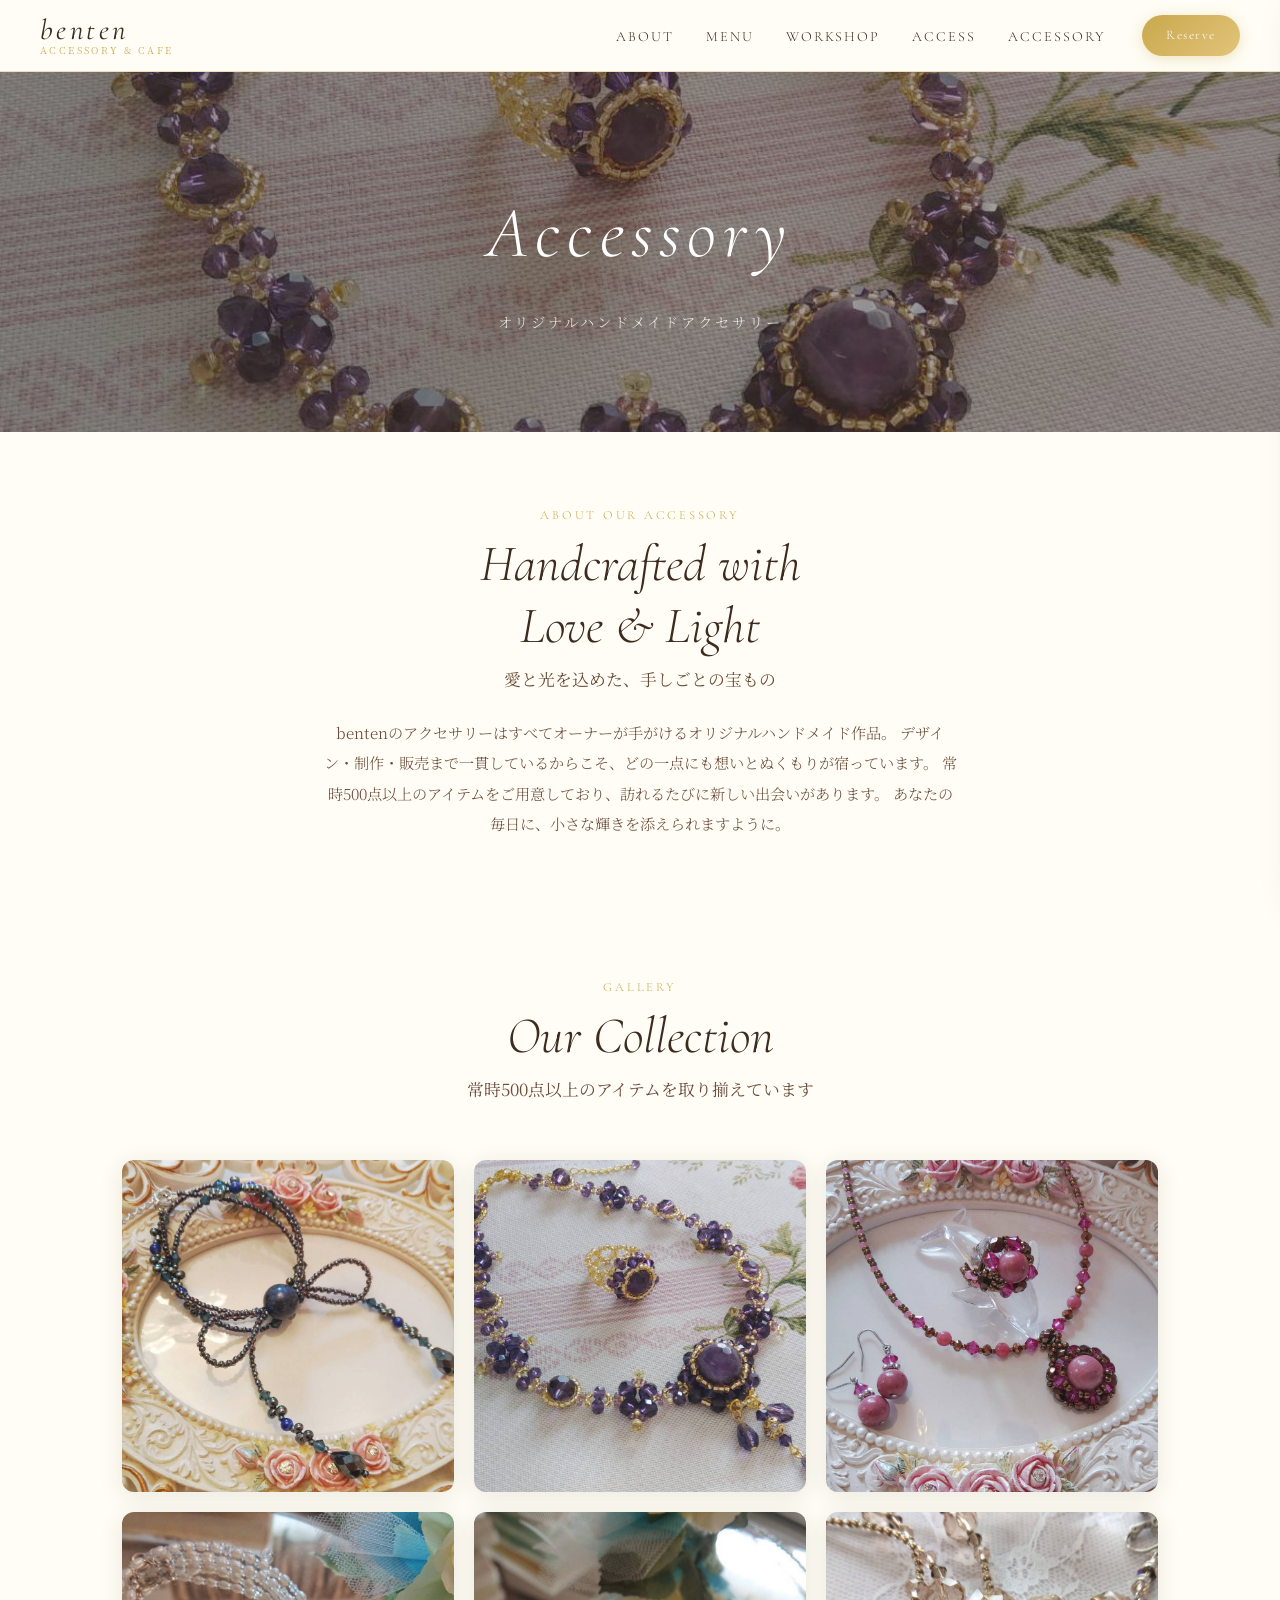
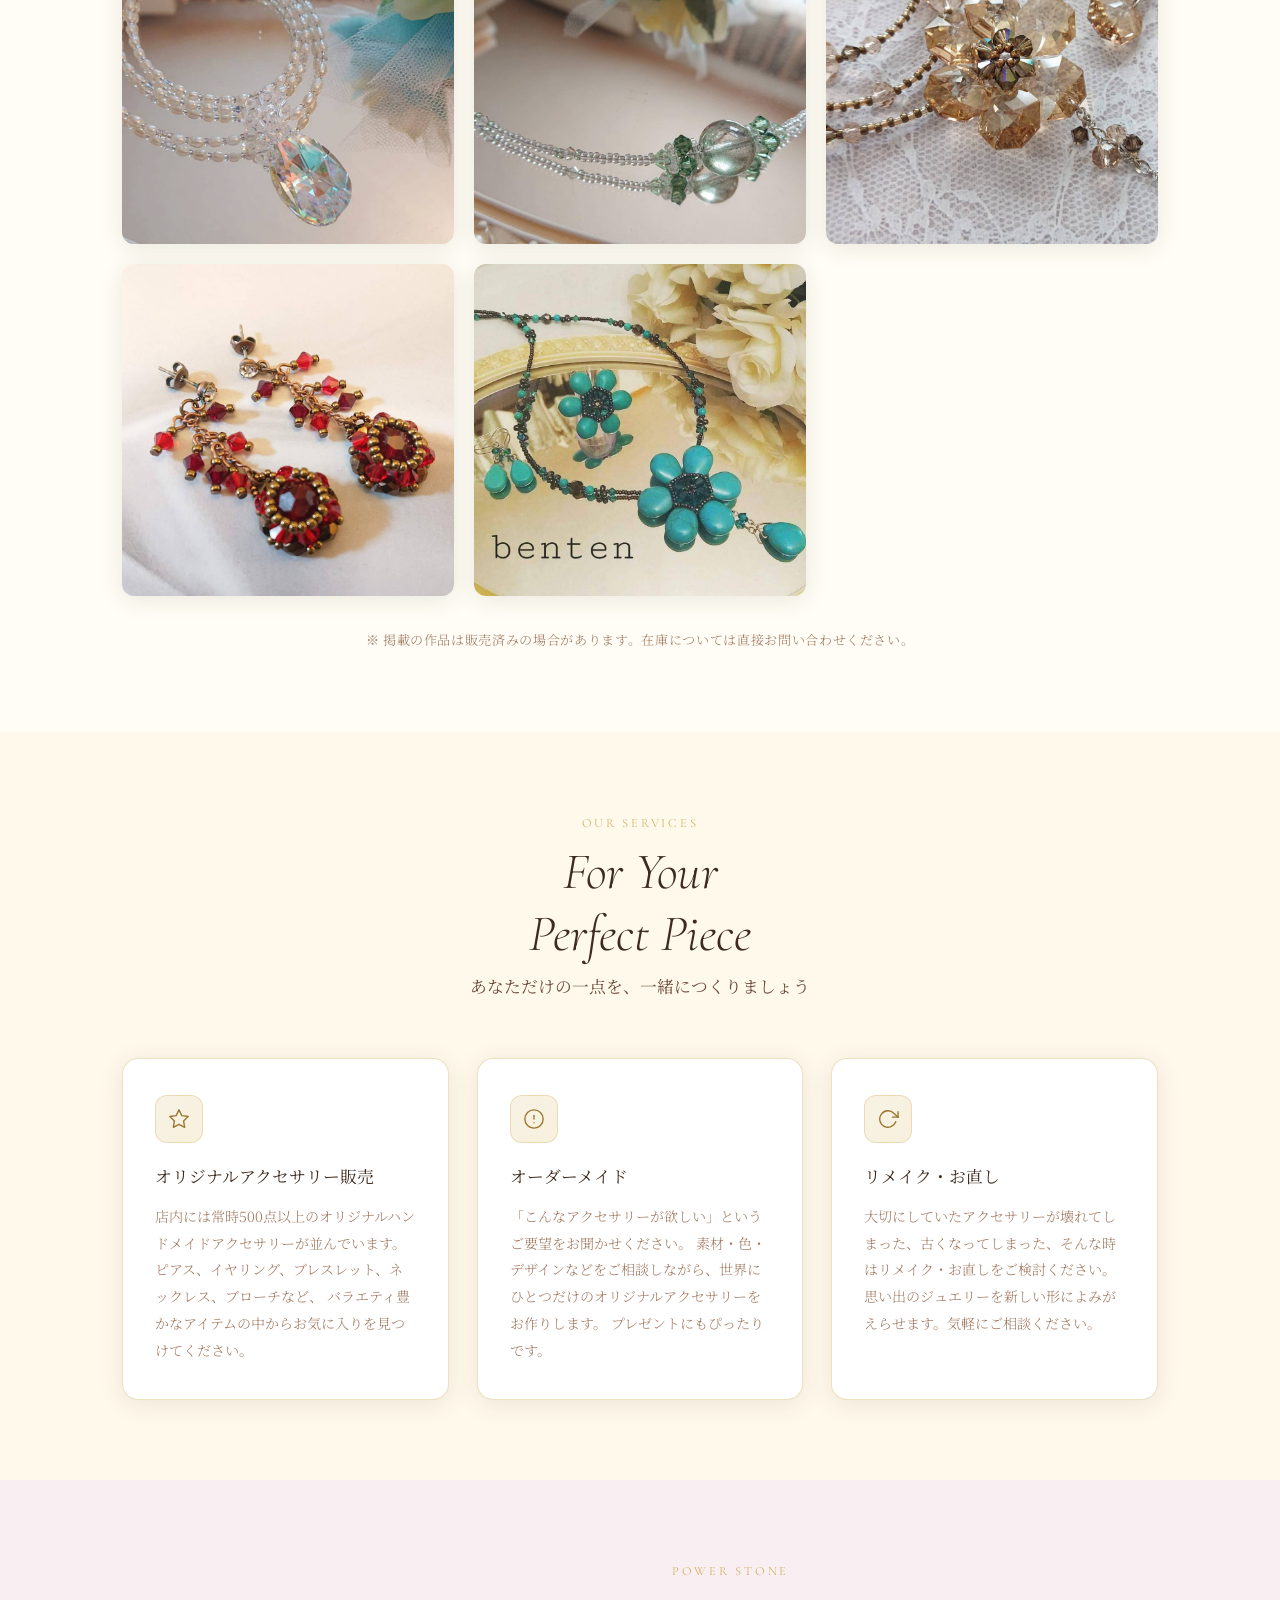
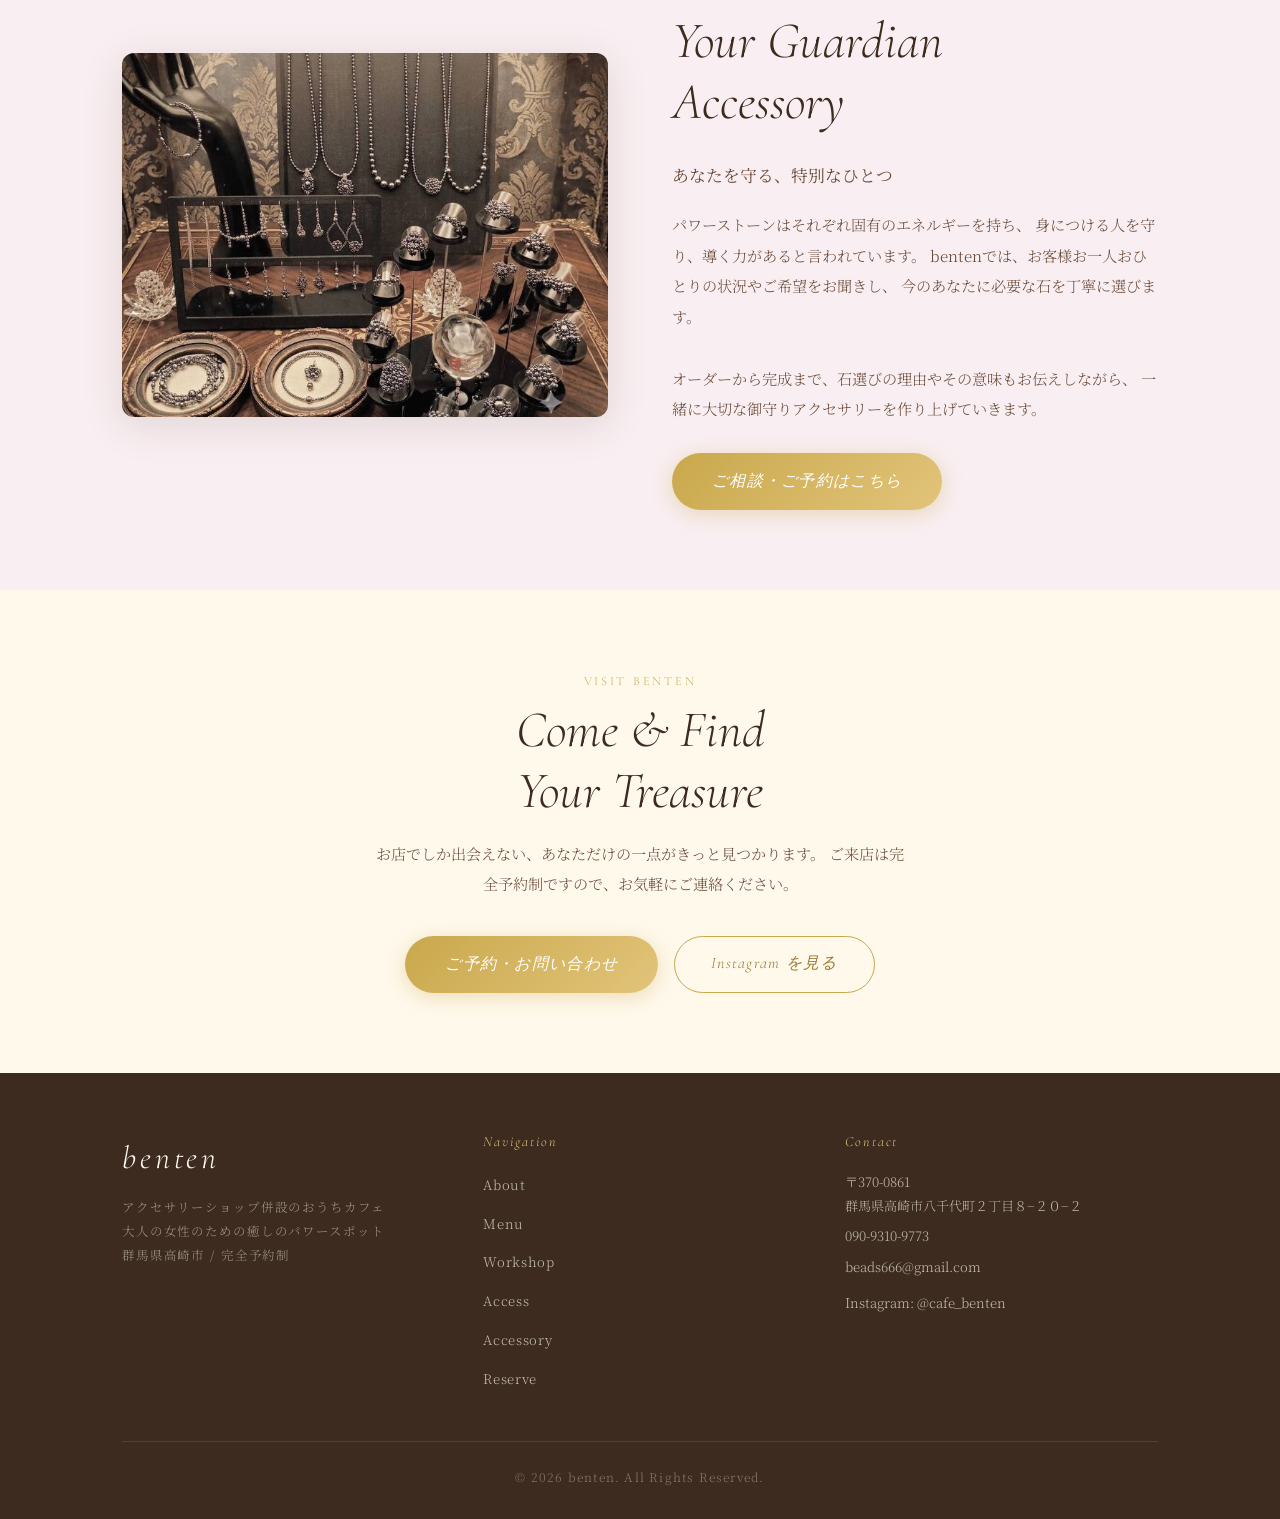
==== accessory.html @ 67a0ceb7 "feat: お姫様風HPの初期実装（レスポンシブ・スマホ固定ナビ対応）" ====
<!DOCTYPE html>
<html lang="ja">
<head>
  <meta charset="UTF-8" />
  <meta name="viewport" content="width=device-width, initial-scale=1.0" />
  <title>Accessory | benten — ハンドメイドアクセサリーショップ 群馬県高崎市</title>
  <meta name="description" content="bentenのオリジナルハンドメイドアクセサリー。常時500点以上のアイテムを取り揃え。オーダーメイド・リメイク・パワーストーンアクセサリーのご相談も承ります。" />
  <meta name="keywords" content="ハンドメイドアクセサリー,benten,高崎市,パワーストーン,オーダーメイド,リメイク,ブレスレット,テラヘルツ" />
  <meta property="og:title" content="Accessory | benten" />
  <meta property="og:description" content="500点以上のオリジナルハンドメイドアクセサリー。オーダー・リメイク・御守りアクセサリーのご相談も。" />
  <meta property="og:type" content="website" />
  <link rel="stylesheet" href="css/style.css" />
  <link rel="preconnect" href="https://fonts.googleapis.com" />
  <link rel="preconnect" href="https://fonts.gstatic.com" crossorigin />
</head>
<body>

  <!-- ============================================================
       HEADER
  ============================================================ -->
  <header class="site-header" id="siteHeader">
    <a href="index.html" class="site-logo" aria-label="benten トップページへ">
      <span class="site-logo__main">benten</span>
      <span class="site-logo__sub">Accessory &amp; Cafe</span>
    </a>

    <nav class="site-nav" aria-label="メインナビゲーション">
      <ul class="site-nav__list">
        <li><a href="index.html#about"    class="site-nav__link">About</a></li>
        <li><a href="index.html#menu"     class="site-nav__link">Menu</a></li>
        <li><a href="index.html#workshop" class="site-nav__link">Workshop</a></li>
        <li><a href="index.html#access"   class="site-nav__link">Access</a></li>
        <li><a href="accessory.html"      class="site-nav__link active">Accessory</a></li>
      </ul>
      <a href="index.html#contact" class="site-nav__reserve">Reserve</a>
    </nav>

    <button class="hamburger" id="hamburger" aria-label="メニューを開く" aria-expanded="false">
      <span class="hamburger__line"></span>
      <span class="hamburger__line"></span>
      <span class="hamburger__line"></span>
    </button>
  </header>

  <!-- Mobile Navigation Overlay -->
  <div class="mobile-nav" id="mobileNav" role="dialog" aria-modal="true" aria-label="モバイルナビゲーション">
    <ul class="mobile-nav__list">
      <li>
        <a href="index.html#about" class="mobile-nav__link">
          About
          <span class="mobile-nav__sub">お店について</span>
        </a>
      </li>
      <li>
        <a href="index.html#menu" class="mobile-nav__link">
          Menu
          <span class="mobile-nav__sub">メニュー</span>
        </a>
      </li>
      <li>
        <a href="index.html#workshop" class="mobile-nav__link">
          Workshop
          <span class="mobile-nav__sub">ワークショップ</span>
        </a>
      </li>
      <li>
        <a href="index.html#access" class="mobile-nav__link">
          Access
          <span class="mobile-nav__sub">アクセス</span>
        </a>
      </li>
      <li>
        <a href="accessory.html" class="mobile-nav__link">
          Accessory
          <span class="mobile-nav__sub">アクセサリー</span>
        </a>
      </li>
    </ul>
    <a href="index.html#contact" class="mobile-nav__reserve btn btn--gold">ご予約はこちら</a>
  </div>

  <!-- ============================================================
       PAGE HERO
  ============================================================ -->
  <div class="page-hero">
    <div class="page-hero__bg" style="background-image: url('img/アクセサリー2.jpg');"></div>
    <div class="page-hero__overlay"></div>
    <div class="page-hero__content">
      <h1 class="page-hero__title">Accessory</h1>
      <p class="page-hero__sub">オリジナルハンドメイドアクセサリー</p>
    </div>
  </div>

  <!-- ============================================================
       INTRO
  ============================================================ -->
  <section class="section" id="accessory-intro" style="background: var(--cream); padding: 72px 0 56px;">
    <div class="container accessory-intro" style="max-width: 700px;">
      <div class="reveal">
        <span class="section-label">About Our Accessory</span>
        <h2 class="section-title">Handcrafted with<br><em>Love &amp; Light</em></h2>
        <p class="section-subtitle" style="margin-bottom: 24px;">愛と光を込めた、手しごとの宝もの</p>
        <p class="section-text">
          bentenのアクセサリーはすべてオーナーが手がけるオリジナルハンドメイド作品。
          デザイン・制作・販売まで一貫しているからこそ、どの一点にも想いとぬくもりが宿っています。
          常時500点以上のアイテムをご用意しており、訪れるたびに新しい出会いがあります。
          あなたの毎日に、小さな輝きを添えられますように。
        </p>
      </div>
    </div>
  </section>

  <!-- ============================================================
       GALLERY
  ============================================================ -->
  <section class="gallery" id="gallery">
    <div class="container">
      <div class="section-head reveal">
        <span class="section-label">Gallery</span>
        <h2 class="section-title">Our Collection</h2>
        <p class="section-subtitle">常時500点以上のアイテムを取り揃えています</p>
      </div>

      <div class="gallery__grid">
        <div class="gallery-item reveal">
          <img src="img/アクセサリー1.jpg" alt="ハンドメイドアクセサリー 作品1" class="gallery-item__img" loading="lazy" />
          <div class="gallery-item__overlay"></div>
        </div>
        <div class="gallery-item reveal reveal-delay-1">
          <img src="img/アクセサリー2.jpg" alt="ハンドメイドアクセサリー 作品2" class="gallery-item__img" loading="lazy" />
          <div class="gallery-item__overlay"></div>
        </div>
        <div class="gallery-item reveal reveal-delay-2">
          <img src="img/アクセサリー3.jpg" alt="ハンドメイドアクセサリー 作品3" class="gallery-item__img" loading="lazy" />
          <div class="gallery-item__overlay"></div>
        </div>
        <div class="gallery-item reveal">
          <img src="img/アクセサリー4.jpg" alt="ハンドメイドアクセサリー 作品4" class="gallery-item__img" loading="lazy" />
          <div class="gallery-item__overlay"></div>
        </div>
        <div class="gallery-item reveal reveal-delay-1">
          <img src="img/アクセサリー5.jpg" alt="ハンドメイドアクセサリー 作品5" class="gallery-item__img" loading="lazy" />
          <div class="gallery-item__overlay"></div>
        </div>
        <div class="gallery-item reveal reveal-delay-2">
          <img src="img/アクセサリー6.jpg" alt="ハンドメイドアクセサリー 作品6" class="gallery-item__img" loading="lazy" />
          <div class="gallery-item__overlay"></div>
        </div>
        <div class="gallery-item reveal">
          <img src="img/アクセサリー7.jpg" alt="ハンドメイドアクセサリー 作品7" class="gallery-item__img" loading="lazy" />
          <div class="gallery-item__overlay"></div>
        </div>
        <div class="gallery-item reveal reveal-delay-1">
          <img src="img/アクセサリー8.jpg" alt="ハンドメイドアクセサリー 作品8" class="gallery-item__img" loading="lazy" />
          <div class="gallery-item__overlay"></div>
        </div>
      </div>

      <p class="menu__note" style="margin-top: 32px;">※ 掲載の作品は販売済みの場合があります。在庫については直接お問い合わせください。</p>
    </div>
  </section>

  <!-- ============================================================
       SERVICES
  ============================================================ -->
  <section class="services" id="services">
    <div class="container">
      <div class="section-head reveal">
        <span class="section-label">Our Services</span>
        <h2 class="section-title">For Your<br><em>Perfect Piece</em></h2>
        <p class="section-subtitle">あなただけの一点を、一緒につくりましょう</p>
      </div>

      <div class="services__grid">

        <div class="service-card reveal">
          <div class="service-card__icon" aria-hidden="true">
            <svg viewBox="0 0 24 24">
              <path d="M12 2l3.09 6.26L22 9.27l-5 4.87 1.18 6.88L12 17.77l-6.18 3.25L7 14.14 2 9.27l6.91-1.01L12 2z"></path>
            </svg>
          </div>
          <h3 class="service-card__title">オリジナルアクセサリー販売</h3>
          <p class="service-card__desc">
            店内には常時500点以上のオリジナルハンドメイドアクセサリーが並んでいます。
            ピアス、イヤリング、ブレスレット、ネックレス、ブローチなど、
            バラエティ豊かなアイテムの中からお気に入りを見つけてください。
          </p>
        </div>

        <div class="service-card reveal reveal-delay-1">
          <div class="service-card__icon" aria-hidden="true">
            <svg viewBox="0 0 24 24">
              <circle cx="12" cy="12" r="10"></circle>
              <line x1="12" y1="8" x2="12" y2="12"></line>
              <line x1="12" y1="16" x2="12.01" y2="16"></line>
            </svg>
          </div>
          <h3 class="service-card__title">オーダーメイド</h3>
          <p class="service-card__desc">
            「こんなアクセサリーが欲しい」というご要望をお聞かせください。
            素材・色・デザインなどをご相談しながら、世界にひとつだけのオリジナルアクセサリーをお作りします。
            プレゼントにもぴったりです。
          </p>
        </div>

        <div class="service-card reveal reveal-delay-2">
          <div class="service-card__icon" aria-hidden="true">
            <svg viewBox="0 0 24 24">
              <polyline points="23 4 23 10 17 10"></polyline>
              <path d="M20.49 15a9 9 0 11-2.12-9.36L23 10"></path>
            </svg>
          </div>
          <h3 class="service-card__title">リメイク・お直し</h3>
          <p class="service-card__desc">
            大切にしていたアクセサリーが壊れてしまった、古くなってしまった、そんな時はリメイク・お直しをご検討ください。
            思い出のジュエリーを新しい形によみがえらせます。気軽にご相談ください。
          </p>
        </div>

      </div>
    </div>
  </section>

  <!-- ============================================================
       POWER STONE
  ============================================================ -->
  <section class="powerstone" id="powerstone">
    <div class="container">
      <div class="powerstone__inner">

        <div class="powerstone__image reveal">
          <img src="img/テラヘルツアクセサリー.jpg" alt="パワーストーン・テラヘルツアクセサリー" loading="lazy" />
        </div>

        <div class="powerstone__text reveal reveal-delay-2">
          <span class="section-label">Power Stone</span>
          <h2 class="section-title">Your Guardian<br><em>Accessory</em></h2>
          <p class="section-subtitle">あなたを守る、特別なひとつ</p>

          <p class="section-text">
            パワーストーンはそれぞれ固有のエネルギーを持ち、
            身につける人を守り、導く力があると言われています。
            bentenでは、お客様お一人おひとりの状況やご希望をお聞きし、
            今のあなたに必要な石を丁寧に選びます。
          </p>

          <p class="section-text" style="margin-top: 12px;">
            オーダーから完成まで、石選びの理由やその意味もお伝えしながら、
            一緒に大切な御守りアクセサリーを作り上げていきます。
          </p>

          <a href="index.html#contact" class="btn btn--gold" style="align-self: flex-start; margin-top: 8px;">ご相談・ご予約はこちら</a>
        </div>

      </div>
    </div>
  </section>

  <!-- ============================================================
       CTA BANNER
  ============================================================ -->
  <section class="accessory-cta" style="padding: 80px 0; background: var(--cream-mid);">
    <div class="container">
      <div class="reveal">
        <span class="section-label">Visit benten</span>
        <h2 class="section-title" style="margin-bottom: 16px;">Come &amp; Find<br><em>Your Treasure</em></h2>
        <p class="section-text" style="max-width: 540px; margin: 0 auto 36px;">
          お店でしか出会えない、あなただけの一点がきっと見つかります。
          ご来店は完全予約制ですので、お気軽にご連絡ください。
        </p>
        <div style="display: flex; gap: 16px; justify-content: center; flex-wrap: wrap;">
          <a href="index.html#contact" class="btn btn--gold">ご予約・お問い合わせ</a>
          <a href="https://www.instagram.com/cafe_benten/" target="_blank" rel="noopener noreferrer" class="btn btn--outline">Instagram を見る</a>
        </div>
      </div>
    </div>
  </section>

  <!-- ============================================================
       FOOTER
  ============================================================ -->
  <footer class="site-footer">
    <div class="container">
      <div class="footer__inner">

        <div>
          <p class="footer__logo">benten</p>
          <p class="footer__tagline">
            アクセサリーショップ併設のおうちカフェ<br>
            大人の女性のための癒しのパワースポット<br>
            群馬県高崎市 / 完全予約制
          </p>
        </div>

        <div>
          <p class="footer__heading">Navigation</p>
          <ul class="footer__list">
            <li class="footer__list-item"><a href="index.html#about">About</a></li>
            <li class="footer__list-item"><a href="index.html#menu">Menu</a></li>
            <li class="footer__list-item"><a href="index.html#workshop">Workshop</a></li>
            <li class="footer__list-item"><a href="index.html#access">Access</a></li>
            <li class="footer__list-item"><a href="accessory.html">Accessory</a></li>
            <li class="footer__list-item"><a href="index.html#contact">Reserve</a></li>
          </ul>
        </div>

        <div>
          <p class="footer__heading">Contact</p>
          <p class="footer__info-item">〒370-0861<br>群馬県高崎市八千代町２丁目８−２０−２</p>
          <p class="footer__info-item"><a href="tel:09093109773" style="color:rgba(255,253,245,0.65);">090-9310-9773</a></p>
          <p class="footer__info-item"><a href="mailto:beads666@gmail.com" style="color:rgba(255,253,245,0.65);">beads666@gmail.com</a></p>
          <p class="footer__info-item" style="margin-top:12px;">
            <a href="https://www.instagram.com/cafe_benten/" target="_blank" rel="noopener noreferrer" style="color:rgba(255,253,245,0.65);">Instagram: @cafe_benten</a>
          </p>
        </div>

      </div>

      <div class="footer__bottom">
        <p>&copy; 2026 benten. All Rights Reserved.</p>
      </div>
    </div>
  </footer>

  <!-- Mobile Fixed Contact Navigation -->
  <div class="mobile-contact-nav" aria-label="モバイル固定連絡ナビゲーション">
    <a href="https://www.instagram.com/cafe_benten/" class="mobile-contact-nav__item" target="_blank" rel="noopener noreferrer">
      <span class="mobile-contact-nav__icon">
        <svg viewBox="0 0 24 24" width="20" height="20" fill="none" stroke="currentColor" stroke-width="1.5" stroke-linecap="round" stroke-linejoin="round">
          <rect x="2" y="2" width="20" height="20" rx="5" ry="5"></rect>
          <circle cx="12" cy="12" r="4"></circle>
          <line x1="17.5" y1="6.5" x2="17.51" y2="6.5"></line>
        </svg>
      </span>
      <span class="mobile-contact-nav__label">Instagram</span>
    </a>
    <a href="tel:09093109773" class="mobile-contact-nav__item">
      <span class="mobile-contact-nav__icon">
        <svg viewBox="0 0 24 24" width="20" height="20" fill="none" stroke="currentColor" stroke-width="1.5" stroke-linecap="round" stroke-linejoin="round">
          <path d="M22 16.92v3a2 2 0 0 1-2.18 2 19.79 19.79 0 0 1-8.63-3.07A19.5 19.5 0 0 1 3.07 9.84 19.79 19.79 0 0 1 1 3.18a2 2 0 0 1 2-2.18h3a2 2 0 0 1 2 1.72 12.84 12.84 0 0 0 .7 2.81 2 2 0 0 1-.45 2.11L8.09 9.91a16 16 0 0 0 6 6l1.27-1.27a2 2 0 0 1 2.11-.45 12.84 12.84 0 0 0 2.81.7A2 2 0 0 1 22 16.92z"></path>
        </svg>
      </span>
      <span class="mobile-contact-nav__label">電話する</span>
    </a>
    <a href="mailto:beads666@gmail.com" class="mobile-contact-nav__item">
      <span class="mobile-contact-nav__icon">
        <svg viewBox="0 0 24 24" width="20" height="20" fill="none" stroke="currentColor" stroke-width="1.5" stroke-linecap="round" stroke-linejoin="round">
          <path d="M4 4h16c1.1 0 2 .9 2 2v12c0 1.1-.9 2-2 2H4c-1.1 0-2-.9-2-2V6c0-1.1.9-2 2-2z"></path>
          <polyline points="22,6 12,13 2,6"></polyline>
        </svg>
      </span>
      <span class="mobile-contact-nav__label">メール</span>
    </a>
  </div>

  <!-- Scroll to top -->
  <button class="scroll-top" id="scrollTop" aria-label="ページトップへ戻る">
    <svg viewBox="0 0 24 24" aria-hidden="true"><polyline points="18 15 12 9 6 15"></polyline></svg>
  </button>

  <script src="js/main.js"></script>
</body>
</html>
---- css/style.css ----
/* ============================================================
   benten — メインスタイルシート
   テーマ: アンティークロマンティック / お姫様
============================================================ */

/* ---------- Google Fonts ---------- */
@import url('https://fonts.googleapis.com/css2?family=Cormorant+Garamond:ital,wght@0,300;0,400;0,500;0,600;1,300;1,400&family=Noto+Serif+JP:wght@300;400;500&display=swap');

/* ---------- CSS Custom Properties ---------- */
:root {
  --cream:        #FFFDF5;
  --cream-mid:    #FFF9EC;
  --cream-dark:   #F5EDD8;
  --gold:         #C9A84C;
  --gold-light:   #E2C47A;
  --gold-dark:    #9A7730;
  --rose:         #D4889A;
  --rose-light:   #EAB8C4;
  --rose-pale:    #F9EEF1;
  --green:        #7A9E6E;
  --green-light:  #A8C49A;
  --green-pale:   #EBF3E8;
  --brown:        #3D2B1F;
  --brown-mid:    #6B4C3B;
  --brown-light:  #A07860;
  --white:        #FFFFFF;
  --shadow-soft:  0 4px 24px rgba(61,43,31,0.10);
  --shadow-card:  0 8px 40px rgba(61,43,31,0.13);
  --border-gold:  1px solid rgba(201,168,76,0.35);
  --radius-card:  16px;
  --transition:   0.35s ease;
  --font-en:      'Cormorant Garamond', Georgia, serif;
  --font-jp:      'Noto Serif JP', 'Times New Roman', serif;
}

/* ---------- Reset & Base ---------- */
*, *::before, *::after {
  box-sizing: border-box;
  margin: 0;
  padding: 0;
}

html {
  scroll-behavior: smooth;
  font-size: 16px;
}

body {
  background-color: var(--cream);
  color: var(--brown);
  font-family: var(--font-jp);
  font-weight: 300;
  line-height: 1.8;
  overflow-x: hidden;
}

img {
  max-width: 100%;
  height: auto;
  display: block;
}

a {
  text-decoration: none;
  color: inherit;
  transition: color var(--transition);
}

ul {
  list-style: none;
}

/* ---------- Typography ---------- */
.en-title {
  font-family: var(--font-en);
  font-style: italic;
  font-weight: 300;
  letter-spacing: 0.06em;
}

.section-label {
  display: block;
  font-family: var(--font-en);
  font-size: 0.78rem;
  letter-spacing: 0.22em;
  text-transform: uppercase;
  color: var(--gold);
  margin-bottom: 0.5rem;
}

.section-title {
  font-family: var(--font-en);
  font-style: italic;
  font-weight: 300;
  font-size: clamp(2rem, 5vw, 3.2rem);
  color: var(--brown);
  line-height: 1.2;
}

.section-subtitle {
  font-family: var(--font-jp);
  font-size: 1.05rem;
  font-weight: 400;
  color: var(--brown-mid);
  margin-top: 0.4rem;
}

.section-text {
  font-size: 0.95rem;
  line-height: 2;
  color: var(--brown-mid);
}

/* ---------- Ornament Divider ---------- */
.ornament {
  text-align: center;
  margin: 2rem auto;
  opacity: 0.55;
  user-select: none;
}

.ornament svg {
  width: 180px;
  height: auto;
}

/* ---------- Section Wrapper ---------- */
.section {
  padding: 96px 0;
}

.section--alt {
  background-color: var(--cream-mid);
}

.section--rose {
  background-color: var(--rose-pale);
}

.section--green {
  background-color: var(--green-pale);
}

.container {
  max-width: 1100px;
  margin: 0 auto;
  padding: 0 32px;
}

.section-head {
  text-align: center;
  margin-bottom: 56px;
}

.section-head .section-label {
  display: block;
}

/* ---------- Buttons ---------- */
.btn {
  display: inline-block;
  padding: 14px 40px;
  border-radius: 40px;
  font-family: var(--font-en);
  font-style: italic;
  font-size: 1rem;
  letter-spacing: 0.08em;
  cursor: pointer;
  transition: all var(--transition);
  border: none;
}

.btn--gold {
  background: linear-gradient(135deg, var(--gold) 0%, var(--gold-light) 100%);
  color: var(--white);
  box-shadow: 0 4px 20px rgba(201,168,76,0.35);
}

.btn--gold:hover {
  background: linear-gradient(135deg, var(--gold-dark) 0%, var(--gold) 100%);
  transform: translateY(-2px);
  box-shadow: 0 8px 28px rgba(201,168,76,0.45);
}

.btn--outline {
  background: transparent;
  color: var(--gold-dark);
  border: 1.5px solid var(--gold);
  padding: 12px 36px;
}

.btn--outline:hover {
  background: var(--gold);
  color: var(--white);
  transform: translateY(-2px);
}

/* ============================================================
   HEADER & NAVIGATION
============================================================ */
.site-header {
  position: fixed;
  top: 0;
  left: 0;
  right: 0;
  z-index: 1000;
  padding: 0 40px;
  height: 72px;
  display: flex;
  align-items: center;
  justify-content: space-between;
  background: rgba(255,253,245,0.88);
  backdrop-filter: blur(12px);
  -webkit-backdrop-filter: blur(12px);
  border-bottom: var(--border-gold);
  transition: background var(--transition), box-shadow var(--transition);
}

.site-header.scrolled {
  background: rgba(255,253,245,0.97);
  box-shadow: var(--shadow-soft);
}

/* Logo */
.site-logo {
  display: flex;
  flex-direction: column;
  line-height: 1;
}

.site-logo__main {
  font-family: var(--font-en);
  font-style: italic;
  font-weight: 400;
  font-size: 1.8rem;
  letter-spacing: 0.12em;
  color: var(--brown);
  transition: color var(--transition);
}

.site-logo__sub {
  font-family: var(--font-jp);
  font-size: 0.6rem;
  letter-spacing: 0.25em;
  color: var(--gold);
  text-transform: uppercase;
  margin-top: 1px;
}

.site-logo:hover .site-logo__main {
  color: var(--gold-dark);
}

/* Nav */
.site-nav {
  display: flex;
  align-items: center;
  gap: 36px;
}

.site-nav__list {
  display: flex;
  gap: 32px;
  align-items: center;
}

.site-nav__link {
  font-family: var(--font-en);
  font-size: 0.88rem;
  letter-spacing: 0.14em;
  text-transform: uppercase;
  color: var(--brown);
  position: relative;
  padding-bottom: 3px;
}

.site-nav__link::after {
  content: '';
  position: absolute;
  bottom: 0;
  left: 0;
  width: 0;
  height: 1px;
  background: var(--gold);
  transition: width var(--transition);
}

.site-nav__link:hover::after,
.site-nav__link.active::after {
  width: 100%;
}

.site-nav__link:hover {
  color: var(--gold-dark);
}

.site-nav__reserve {
  font-family: var(--font-en);
  font-size: 0.82rem;
  letter-spacing: 0.12em;
  padding: 9px 24px;
  border-radius: 30px;
  background: linear-gradient(135deg, var(--gold) 0%, var(--gold-light) 100%);
  color: var(--white);
  transition: all var(--transition);
  box-shadow: 0 3px 14px rgba(201,168,76,0.3);
}

.site-nav__reserve:hover {
  transform: translateY(-2px);
  box-shadow: 0 6px 20px rgba(201,168,76,0.45);
  color: var(--white);
}

/* Hamburger */
.hamburger {
  display: none;
  flex-direction: column;
  gap: 5px;
  cursor: pointer;
  padding: 8px;
  background: none;
  border: none;
  z-index: 1100;
}

.hamburger__line {
  display: block;
  width: 24px;
  height: 1.5px;
  background: var(--brown);
  transition: all var(--transition);
  transform-origin: center;
}

.hamburger.open .hamburger__line:nth-child(1) {
  transform: translateY(6.5px) rotate(45deg);
}

.hamburger.open .hamburger__line:nth-child(2) {
  opacity: 0;
  transform: scaleX(0);
}

.hamburger.open .hamburger__line:nth-child(3) {
  transform: translateY(-6.5px) rotate(-45deg);
}

/* Mobile nav drawer */
.mobile-nav {
  display: flex;
  position: fixed;
  top: 0;
  right: -280px; /* Hidden offscreen by default */
  width: 260px;
  height: 100vh;
  background: rgba(255,253,245,0.97);
  backdrop-filter: blur(12px);
  -webkit-backdrop-filter: blur(12px);
  border-left: var(--border-gold);
  z-index: 1050;
  flex-direction: column;
  align-items: center;
  justify-content: flex-start;
  padding: 100px 24px 40px;
  gap: 32px;
  transition: right 0.4s cubic-bezier(0.16, 1, 0.3, 1);
  box-shadow: var(--shadow-card);
}

.mobile-nav.open {
  right: 0;
}

.mobile-nav__list {
  display: flex;
  flex-direction: column;
  align-items: center;
  gap: 24px;
  width: 100%;
}

.mobile-nav__link {
  font-family: var(--font-en);
  font-style: italic;
  font-size: 1.4rem;
  color: var(--brown);
  letter-spacing: 0.08em;
  transition: color var(--transition);
  text-align: center;
}

.mobile-nav__link:hover {
  color: var(--gold-dark);
}

.mobile-nav__sub {
  display: block;
  font-family: var(--font-jp);
  font-size: 0.65rem;
  letter-spacing: 0.15em;
  color: var(--brown-light);
  margin-top: 2px;
}

.mobile-nav__reserve {
  font-family: var(--font-en);
  font-size: 0.88rem;
  letter-spacing: 0.1em;
  padding: 10px 28px;
  border-radius: 30px;
  background: linear-gradient(135deg, var(--gold) 0%, var(--gold-light) 100%);
  color: var(--white);
  text-align: center;
  box-shadow: 0 4px 12px rgba(201,168,76,0.2);
}

/* ============================================================
   HERO SECTION
============================================================ */
.hero {
  position: relative;
  height: 100svh;
  min-height: 600px;
  overflow: hidden;
  display: flex;
  align-items: center;
  justify-content: center;
}

.hero__bg {
  position: absolute;
  inset: 0;
  background-image: url('../img/ヒーローセクション　PC版.jpg');
  background-size: cover;
  background-position: center 30%;
  transform: scale(1.05);
  animation: heroZoom 12s ease-out forwards;
}

@keyframes heroZoom {
  from { transform: scale(1.05); }
  to   { transform: scale(1.00); }
}

.hero__overlay {
  position: absolute;
  inset: 0;
  background: linear-gradient(
    to bottom,
    rgba(30,18,10,0.30) 0%,
    rgba(30,18,10,0.52) 55%,
    rgba(30,18,10,0.72) 100%
  );
}

.hero__content {
  position: relative;
  z-index: 2;
  text-align: center;
  color: var(--white);
  padding: 0 24px;
  animation: fadeUp 1.2s 0.4s both;
}

@keyframes fadeUp {
  from { opacity: 0; transform: translateY(30px); }
  to   { opacity: 1; transform: translateY(0); }
}

.hero__label {
  font-family: var(--font-en);
  font-size: 0.82rem;
  letter-spacing: 0.32em;
  text-transform: uppercase;
  color: var(--gold-light);
  display: block;
  margin-bottom: 18px;
}

.hero__title {
  font-family: var(--font-en);
  font-style: italic;
  font-weight: 300;
  font-size: clamp(3.8rem, 10vw, 7.5rem);
  line-height: 1;
  letter-spacing: 0.06em;
  color: var(--white);
  text-shadow: 0 2px 20px rgba(61,43,31,0.4);
  margin-bottom: 16px;
}

.hero__tagline {
  font-family: var(--font-jp);
  font-weight: 300;
  font-size: clamp(0.85rem, 2vw, 1.05rem);
  letter-spacing: 0.22em;
  color: rgba(255,255,255,0.88);
  margin-bottom: 40px;
  line-height: 2;
}

.hero__scroll {
  position: absolute;
  bottom: 32px;
  left: 50%;
  transform: translateX(-50%);
  display: flex;
  flex-direction: column;
  align-items: center;
  gap: 8px;
  color: rgba(255,255,255,0.7);
  font-family: var(--font-en);
  font-size: 0.7rem;
  letter-spacing: 0.22em;
  text-transform: uppercase;
  z-index: 2;
  animation: fadeIn 2s 1.5s both;
}

@keyframes fadeIn {
  from { opacity: 0; }
  to   { opacity: 1; }
}

.hero__scroll-line {
  width: 1px;
  height: 48px;
  background: linear-gradient(to bottom, rgba(255,255,255,0.7), transparent);
  animation: scrollPulse 2s infinite;
}

@keyframes scrollPulse {
  0%, 100% { opacity: 1; transform: scaleY(1); }
  50%       { opacity: 0.4; transform: scaleY(0.6); }
}

/* ============================================================
   ABOUT SECTION
============================================================ */
.about {
  padding: 104px 0;
  background: var(--cream);
}

.about__inner {
  display: grid;
  grid-template-columns: 1fr 1fr;
  gap: 72px;
  align-items: center;
}

.about__image-wrap {
  position: relative;
}

.about__image {
  border-radius: 12px;
  object-fit: cover;
  width: 100%;
  aspect-ratio: 4/5;
  box-shadow: var(--shadow-card);
}

.about__image-deco {
  position: absolute;
  top: -20px;
  left: -20px;
  width: 100%;
  height: 100%;
  border: 1.5px solid rgba(201,168,76,0.3);
  border-radius: 14px;
  z-index: -1;
}

.about__text {
  display: flex;
  flex-direction: column;
  gap: 24px;
}

.about__catch {
  font-family: var(--font-jp);
  font-size: clamp(1.15rem, 2.5vw, 1.4rem);
  font-weight: 400;
  line-height: 1.9;
  color: var(--brown);
  border-left: 2px solid var(--gold);
  padding-left: 20px;
}

.about__desc {
  font-size: 0.93rem;
  line-height: 2.1;
  color: var(--brown-mid);
}

.about__features {
  display: grid;
  grid-template-columns: 1fr 1fr;
  gap: 14px;
  margin-top: 8px;
}

.about__feature {
  background: var(--cream-mid);
  border: var(--border-gold);
  border-radius: 10px;
  padding: 16px;
  text-align: center;
}

.about__feature-icon {
  font-size: 1.5rem;
  margin-bottom: 6px;
  display: block;
}

.about__feature-text {
  font-family: var(--font-jp);
  font-size: 0.78rem;
  letter-spacing: 0.06em;
  color: var(--brown-mid);
}

/* ============================================================
   MENU SECTION
 ============================================================ */
.menu {
  padding: 96px 0;
  background: var(--cream-mid);
}

.menu__section {
  margin-bottom: 80px;
}

.menu__section-title {
  font-family: var(--font-en);
  font-style: italic;
  font-size: 2.2rem;
  color: var(--brown);
  text-align: center;
  margin-bottom: 36px;
  font-weight: 300;
  position: relative;
  display: inline-block;
  left: 50%;
  transform: translateX(-50%);
}

.menu__section-title::after {
  content: '';
  position: absolute;
  bottom: -8px;
  left: 10%;
  width: 80%;
  height: 1px;
  background: var(--gold-light);
}

.menu__grid {
  display: grid;
  grid-template-columns: repeat(3, 1fr);
  gap: 28px;
}

.menu-card {
  background: var(--white);
  border-radius: var(--radius-card);
  overflow: hidden;
  border: var(--border-gold);
  box-shadow: var(--shadow-soft);
  transition: transform var(--transition), box-shadow var(--transition);
}

.menu-card:hover {
  transform: translateY(-6px);
  box-shadow: var(--shadow-card);
}

.menu-card__img {
  width: 100%;
  aspect-ratio: 4/3;
  object-fit: cover;
}

.menu-card__body {
  padding: 22px 20px;
}

.menu-card__title {
  font-family: var(--font-jp);
  font-size: 1rem;
  font-weight: 400;
  color: var(--brown);
  margin-bottom: 8px;
}

.menu-card__desc {
  font-size: 0.83rem;
  line-height: 1.85;
  color: var(--brown-light);
}

.menu-card__badge {
  display: inline-block;
  font-size: 0.7rem;
  letter-spacing: 0.1em;
  padding: 3px 12px;
  border-radius: 20px;
  background: linear-gradient(135deg, var(--gold) 0%, var(--gold-light) 100%);
  color: var(--white);
  margin-bottom: 10px;
}

.menu__note {
  text-align: center;
  margin-top: 24px;
  font-size: 0.82rem;
  color: var(--brown-light);
  letter-spacing: 0.05em;
}

/* Dessert Section Layout */
.dessert-section {
  display: grid;
  grid-template-columns: 1.1fr 1fr;
  gap: 64px;
  align-items: center;
  margin-top: 60px;
  padding-top: 60px;
  border-top: 1px solid rgba(201, 168, 76, 0.2);
}

.dessert-section__slider {
  position: relative;
}

.dessert-slider {
  position: relative;
  width: 100%;
  aspect-ratio: 4/3;
  border-radius: var(--radius-card);
  overflow: hidden;
  box-shadow: var(--shadow-soft);
  border: var(--border-gold);
}

.dessert-slider__img {
  position: absolute;
  inset: 0;
  width: 100%;
  height: 100%;
  object-fit: cover;
  opacity: 0;
  transition: opacity 1.2s ease-in-out;
}

.dessert-slider__img.active {
  opacity: 1;
}

.dessert-section__body {
  display: flex;
  flex-direction: column;
  gap: 20px;
}

.dessert-section__title {
  font-family: var(--font-jp);
  font-size: 1.4rem;
  font-weight: 400;
  color: var(--brown);
}

.dessert-section__desc {
  font-size: 0.92rem;
  line-height: 2;
  color: var(--brown-mid);
}

/* ============================================================
   WORKSHOP SECTION
============================================================ */
.workshop {
  padding: 96px 0;
  background: var(--rose-pale);
}

.workshop__grid {
  display: grid;
  grid-template-columns: repeat(2, 1fr);
  gap: 28px;
}

.workshop-card {
  position: relative;
  border-radius: var(--radius-card);
  overflow: hidden;
  aspect-ratio: 4/3;
  cursor: pointer;
}

.workshop-card__img {
  width: 100%;
  height: 100%;
  object-fit: cover;
  transition: transform 0.6s ease;
}

.workshop-card:hover .workshop-card__img {
  transform: scale(1.06);
}

.workshop-card__overlay {
  position: absolute;
  inset: 0;
  background: linear-gradient(to top, rgba(61,43,31,0.75) 0%, rgba(61,43,31,0.1) 55%);
  transition: background var(--transition);
}

.workshop-card:hover .workshop-card__overlay {
  background: linear-gradient(to top, rgba(61,43,31,0.82) 0%, rgba(61,43,31,0.2) 55%);
}

.workshop-card__content {
  position: absolute;
  bottom: 0;
  left: 0;
  right: 0;
  padding: 24px 26px;
  color: var(--white);
}

.workshop-card__title {
  font-family: var(--font-jp);
  font-size: 1.05rem;
  font-weight: 400;
  margin-bottom: 4px;
}

.workshop-card__desc {
  font-size: 0.8rem;
  opacity: 0.85;
  line-height: 1.65;
}

.workshop__cta {
  text-align: center;
  margin-top: 52px;
}

/* ============================================================
   ACCESSORY TEASER
============================================================ */
.accessory-teaser {
  padding: 96px 0;
  background: var(--cream);
}

.accessory-teaser__inner {
  display: grid;
  grid-template-columns: 1fr 1fr;
  gap: 72px;
  align-items: center;
}

.accessory-teaser__gallery {
  display: grid;
  grid-template-columns: repeat(3, 1fr);
  gap: 10px;
}

.accessory-teaser__slider-track {
  display: contents;
}

.accessory-teaser__thumb {
  aspect-ratio: 1;
  object-fit: cover;
  border-radius: 8px;
  transition: transform var(--transition), box-shadow var(--transition);
}

.accessory-teaser__thumb:nth-child(n+7) {
  display: none;
}

.accessory-teaser__thumb:hover {
  transform: scale(1.04);
  box-shadow: var(--shadow-card);
}

.accessory-teaser__text {
  display: flex;
  flex-direction: column;
  gap: 22px;
}

.accessory-teaser__highlights {
  display: flex;
  flex-direction: column;
  gap: 14px;
  margin-top: 8px;
}

.highlight-item {
  display: flex;
  align-items: flex-start;
  gap: 14px;
  padding: 14px 18px;
  background: var(--cream-mid);
  border-radius: 10px;
  border: var(--border-gold);
}

.highlight-item__dot {
  width: 6px;
  height: 6px;
  border-radius: 50%;
  background: var(--gold);
  flex-shrink: 0;
  margin-top: 8px;
}

.highlight-item__text {
  font-size: 0.88rem;
  line-height: 1.75;
  color: var(--brown-mid);
}

/* ============================================================
   RENTAL SECTION
============================================================ */
.rental {
  padding: 96px 0;
  background: var(--green-pale);
}

.rental__inner {
  display: grid;
  grid-template-columns: 1fr 1fr;
  gap: 72px;
  align-items: center;
}

.rental__text {
  display: flex;
  flex-direction: column;
  gap: 22px;
  order: 1;
}

.rental__list {
  display: flex;
  flex-direction: column;
  gap: 12px;
  margin-top: 4px;
}

.rental__list-item {
  display: flex;
  align-items: center;
  gap: 12px;
  font-size: 0.9rem;
  color: var(--brown-mid);
}

.rental__list-item::before {
  content: '';
  display: block;
  width: 20px;
  height: 1px;
  background: var(--green);
  flex-shrink: 0;
}

.rental__image-wrap {
  order: 2;
  border-radius: 12px;
  overflow: hidden;
  box-shadow: var(--shadow-card);
  aspect-ratio: 4/3;
}

.rental__image {
  width: 100%;
  height: 100%;
  object-fit: cover;
}

/* ============================================================
   ACCESS SECTION
============================================================ */
.access {
  padding: 96px 0;
  background: var(--cream-mid);
}

.access__inner {
  display: grid;
  grid-template-columns: 1fr 1fr;
  gap: 64px;
  align-items: start;
}

.access__info {
  display: flex;
  flex-direction: column;
  gap: 28px;
}

.access__table {
  width: 100%;
  border-collapse: collapse;
}

.access__table th,
.access__table td {
  padding: 14px 0;
  vertical-align: top;
  border-bottom: 1px solid rgba(201,168,76,0.2);
  font-size: 0.9rem;
}

.access__table th {
  font-family: var(--font-en);
  font-style: italic;
  font-size: 0.82rem;
  letter-spacing: 0.12em;
  color: var(--gold-dark);
  white-space: nowrap;
  padding-right: 24px;
  font-weight: 400;
  width: 36%;
}

.access__table td {
  color: var(--brown-mid);
  line-height: 1.75;
}

.access__table a {
  color: var(--gold-dark);
  border-bottom: 1px dotted var(--gold);
}

.access__map {
  border-radius: 12px;
  overflow: hidden;
  box-shadow: var(--shadow-card);
}

.access__map iframe {
  width: 100%;
  height: 380px;
  border: none;
  display: block;
  filter: sepia(15%) saturate(90%);
}

/* ============================================================
   CONTACT / RESERVE SECTION
============================================================ */
.contact {
  padding: 96px 0;
  background: var(--cream);
  text-align: center;
}

.contact__methods {
  display: grid;
  grid-template-columns: repeat(3, 1fr);
  gap: 24px;
  margin-top: 52px;
  margin-bottom: 52px;
}

.contact-method {
  background: var(--white);
  border: var(--border-gold);
  border-radius: var(--radius-card);
  padding: 36px 24px;
  transition: transform var(--transition), box-shadow var(--transition);
}

.contact-method:hover {
  transform: translateY(-5px);
  box-shadow: var(--shadow-card);
}

.contact-method__icon {
  width: 52px;
  height: 52px;
  margin: 0 auto 18px;
  display: flex;
  align-items: center;
  justify-content: center;
  border-radius: 50%;
  background: linear-gradient(135deg, var(--gold) 0%, var(--gold-light) 100%);
}

.contact-method__icon svg {
  width: 22px;
  height: 22px;
  fill: none;
  stroke: var(--white);
  stroke-width: 1.5;
  stroke-linecap: round;
  stroke-linejoin: round;
}

.contact-method__title {
  font-family: var(--font-en);
  font-style: italic;
  font-size: 1.2rem;
  color: var(--brown);
  margin-bottom: 8px;
}

.contact-method__detail {
  font-size: 0.88rem;
  color: var(--brown-light);
  line-height: 1.75;
}

.contact-method__link {
  display: inline-block;
  margin-top: 14px;
  font-family: var(--font-en);
  font-size: 0.82rem;
  letter-spacing: 0.1em;
  padding: 8px 24px;
  border-radius: 24px;
  border: 1px solid var(--gold);
  color: var(--gold-dark);
  transition: all var(--transition);
}

.contact-method__link:hover {
  background: var(--gold);
  color: var(--white);
}

.contact__note {
  font-size: 0.88rem;
  color: var(--brown-light);
  line-height: 2;
  margin-top: 16px;
}

/* ============================================================
   FOOTER
============================================================ */
.site-footer {
  background: var(--brown);
  color: rgba(255,253,245,0.75);
  padding: 56px 0 32px;
}

.footer__inner {
  display: grid;
  grid-template-columns: 1fr 1fr 1fr;
  gap: 48px;
  margin-bottom: 48px;
}

.footer__logo {
  font-family: var(--font-en);
  font-style: italic;
  font-size: 2rem;
  color: var(--cream);
  letter-spacing: 0.12em;
  margin-bottom: 10px;
}

.footer__tagline {
  font-size: 0.78rem;
  letter-spacing: 0.15em;
  color: rgba(255,253,245,0.5);
  line-height: 1.9;
}

.footer__heading {
  font-family: var(--font-en);
  font-style: italic;
  font-size: 0.88rem;
  letter-spacing: 0.14em;
  color: var(--gold-light);
  margin-bottom: 16px;
}

.footer__list {
  display: flex;
  flex-direction: column;
  gap: 10px;
}

.footer__list-item a {
  font-size: 0.82rem;
  letter-spacing: 0.05em;
  color: rgba(255,253,245,0.65);
  transition: color var(--transition);
}

.footer__list-item a:hover {
  color: var(--gold-light);
}

.footer__info-item {
  font-size: 0.82rem;
  color: rgba(255,253,245,0.65);
  line-height: 1.85;
  margin-bottom: 6px;
}

.footer__bottom {
  border-top: 1px solid rgba(255,253,245,0.1);
  padding-top: 24px;
  text-align: center;
  font-size: 0.75rem;
  color: rgba(255,253,245,0.35);
  letter-spacing: 0.1em;
}

/* ============================================================
   ACCESSORY PAGE SPECIFIC
============================================================ */
.page-hero {
  margin-top: 72px;
  height: 360px;
  position: relative;
  display: flex;
  align-items: center;
  justify-content: center;
  overflow: hidden;
}

.page-hero__bg {
  position: absolute;
  inset: 0;
  background-image: url('../img/アクセサリー1.jpg');
  background-size: cover;
  background-position: center;
}

.page-hero__overlay {
  position: absolute;
  inset: 0;
  background: rgba(61,43,31,0.45);
}

.page-hero__content {
  position: relative;
  z-index: 2;
  text-align: center;
  color: var(--white);
}

.page-hero__title {
  font-family: var(--font-en);
  font-style: italic;
  font-weight: 300;
  font-size: clamp(2.5rem, 6vw, 4.5rem);
  letter-spacing: 0.1em;
  margin-bottom: 10px;
}

.page-hero__sub {
  font-family: var(--font-jp);
  font-size: 0.9rem;
  letter-spacing: 0.2em;
  opacity: 0.85;
}

.accessory-intro {
  text-align: center;
}

.accessory-cta {
  text-align: center;
}

/* Gallery Grid */
.gallery {
  padding: 80px 0;
  background: var(--cream);
}

.gallery__grid {
  display: grid;
  grid-template-columns: repeat(3, 1fr);
  gap: 20px;
}

.gallery-item {
  position: relative;
  border-radius: 12px;
  overflow: hidden;
  aspect-ratio: 1;
  cursor: pointer;
  box-shadow: var(--shadow-soft);
}

.gallery-item__img {
  width: 100%;
  height: 100%;
  object-fit: cover;
  transition: transform 0.55s ease;
}

.gallery-item:hover .gallery-item__img {
  transform: scale(1.08);
}

.gallery-item__overlay {
  position: absolute;
  inset: 0;
  background: rgba(61,43,31,0);
  transition: background 0.4s ease;
  display: flex;
  align-items: center;
  justify-content: center;
}

.gallery-item:hover .gallery-item__overlay {
  background: rgba(61,43,31,0.35);
}

/* Service Cards */
.services {
  padding: 80px 0;
  background: var(--cream-mid);
}

.services__grid {
  display: grid;
  grid-template-columns: repeat(3, 1fr);
  gap: 28px;
}

.service-card {
  background: var(--white);
  border-radius: var(--radius-card);
  padding: 36px 32px;
  border: var(--border-gold);
  box-shadow: var(--shadow-soft);
  transition: transform var(--transition), box-shadow var(--transition);
}

.service-card:hover {
  transform: translateY(-5px);
  box-shadow: var(--shadow-card);
}

.service-card__icon {
  width: 48px;
  height: 48px;
  margin-bottom: 18px;
  display: flex;
  align-items: center;
  justify-content: center;
  border-radius: 12px;
  background: linear-gradient(135deg, rgba(201,168,76,0.15) 0%, rgba(226,196,122,0.25) 100%);
  border: 1px solid rgba(201,168,76,0.3);
}

.service-card__icon svg {
  width: 22px;
  height: 22px;
  stroke: var(--gold-dark);
  fill: none;
  stroke-width: 1.5;
  stroke-linecap: round;
  stroke-linejoin: round;
}

.service-card__title {
  font-family: var(--font-jp);
  font-size: 1.05rem;
  font-weight: 400;
  color: var(--brown);
  margin-bottom: 12px;
}

.service-card__desc {
  font-size: 0.88rem;
  line-height: 1.9;
  color: var(--brown-light);
}

/* Power Stone Section */
.powerstone {
  padding: 80px 0;
  background: var(--rose-pale);
}

.powerstone__inner {
  display: grid;
  grid-template-columns: 1fr 1fr;
  gap: 64px;
  align-items: center;
}

.powerstone__image {
  border-radius: 12px;
  overflow: hidden;
  box-shadow: var(--shadow-card);
}

.powerstone__image img {
  width: 100%;
  aspect-ratio: 4/3;
  object-fit: cover;
}

.powerstone__text {
  display: flex;
  flex-direction: column;
  gap: 20px;
}

/* Scroll to top */
.scroll-top {
  position: fixed;
  bottom: 32px;
  right: 32px;
  width: 44px;
  height: 44px;
  border-radius: 50%;
  background: linear-gradient(135deg, var(--gold) 0%, var(--gold-light) 100%);
  display: flex;
  align-items: center;
  justify-content: center;
  cursor: pointer;
  box-shadow: 0 4px 16px rgba(201,168,76,0.4);
  opacity: 0;
  transform: translateY(20px);
  transition: opacity var(--transition), transform var(--transition);
  z-index: 900;
  border: none;
}

.scroll-top.visible {
  opacity: 1;
  transform: translateY(0);
}

.scroll-top svg {
  width: 18px;
  height: 18px;
  stroke: var(--white);
  fill: none;
  stroke-width: 2;
  stroke-linecap: round;
}

/* Mobile Fixed Contact Navigation (Hidden on PC) */
.mobile-contact-nav {
  display: none;
}

/* ============================================================
   ANIMATIONS & REVEAL
============================================================ */
.reveal {
  opacity: 0;
  transform: translateY(28px);
  transition: opacity 0.7s ease, transform 0.7s ease;
}

.reveal.revealed {
  opacity: 1;
  transform: translateY(0);
}

.reveal-delay-1 { transition-delay: 0.1s; }
.reveal-delay-2 { transition-delay: 0.2s; }
.reveal-delay-3 { transition-delay: 0.3s; }
.reveal-delay-4 { transition-delay: 0.4s; }

/* ============================================================
   RESPONSIVE — TABLET (max 900px)
============================================================ */
@media (max-width: 900px) {
  .site-header {
    padding: 0 24px;
  }

  .about__inner,
  .accessory-teaser__inner,
  .rental__inner,
  .access__inner,
  .powerstone__inner,
  .dessert-section {
    grid-template-columns: 1fr;
    gap: 40px;
  }

  .about__image {
    aspect-ratio: auto;
  }

  .rental__image-wrap {
    order: -1;
  }

  .menu__grid {
    grid-template-columns: 1fr 1fr;
  }

  .footer__inner {
    grid-template-columns: 1fr 1fr;
    gap: 36px;
  }
}

/* ============================================================
   RESPONSIVE — MOBILE (max 768px)
============================================================ */
@media (max-width: 768px) {
  .site-nav__list,
  .site-nav__reserve {
    display: none;
  }

  .hamburger {
    display: flex;
  }

  .mobile-nav {
    display: flex;
  }

  .section {
    padding: 64px 0;
  }

  .container {
    padding: 0 20px;
  }

  .hero__bg {
    background-image: url('../img/ヒーローセクション　レシポンシブ版.jpg');
    background-position: center center;
  }

  .about__inner,
  .accessory-teaser__inner,
  .rental__inner,
  .access__inner,
  .powerstone__inner,
  .dessert-section {
    grid-template-columns: 1fr;
    gap: 36px;
  }

  .about__features {
    grid-template-columns: 1fr 1fr;
  }

  .menu__grid {
    grid-template-columns: 1fr;
  }

  .workshop__grid {
    grid-template-columns: 1fr;
  }

  .contact__methods {
    grid-template-columns: 1fr;
  }

  .gallery__grid {
    grid-template-columns: repeat(2, 1fr);
  }

  .services__grid {
    grid-template-columns: 1fr;
  }

  .footer__inner {
    grid-template-columns: 1fr;
    gap: 32px;
  }

  .rental__image-wrap {
    order: -1;
  }

  .page-hero {
    height: 280px;
  }

  /* Mobile Fixed Contact Navigation Styles */
  .mobile-contact-nav {
    display: flex;
    position: fixed;
    bottom: 0;
    left: 0;
    right: 0;
    height: 60px;
    background: rgba(255, 253, 245, 0.95);
    backdrop-filter: blur(8px);
    -webkit-backdrop-filter: blur(8px);
    border-top: 1.5px solid var(--gold-light);
    z-index: 999;
    box-shadow: 0 -3px 12px rgba(61, 43, 31, 0.08);
  }

  .mobile-contact-nav__item {
    flex: 1;
    display: flex;
    flex-direction: column;
    align-items: center;
    justify-content: center;
    gap: 3px;
    color: var(--brown);
    border-right: 1px solid rgba(201, 168, 76, 0.15);
    padding: 6px 0;
  }

  .mobile-contact-nav__item:last-child {
    border-right: none;
  }

  .mobile-contact-nav__item:active {
    background: rgba(201, 168, 76, 0.08);
  }

  .mobile-contact-nav__icon {
    display: flex;
    align-items: center;
    justify-content: center;
    color: var(--gold-dark);
  }

  .mobile-contact-nav__label {
    font-size: 0.68rem;
    font-family: var(--font-jp);
    font-weight: 400;
    letter-spacing: 0.04em;
  }

  body {
    padding-bottom: 60px;
  }

  .scroll-top {
    bottom: 80px;
  }

  /* Text alignment left overrides for mobile view (non-hero) */
  .section-head {
    text-align: left;
  }

  .menu__section-title {
    left: 0;
    transform: none;
    text-align: left;
  }

  .menu__note {
    text-align: left;
  }

  .workshop__cta {
    text-align: left;
  }

  .contact {
    text-align: left;
  }

  .contact-method {
    text-align: left;
  }

  .contact-method__icon {
    margin-left: 0;
  }

  .accessory-intro {
    text-align: left;
  }

  .accessory-cta {
    text-align: left;
  }

  .accessory-cta div {
    text-align: left;
  }

  /* Mobile layout ordering: Text on top, Slider at the bottom */
  .accessory-teaser__inner {
    display: flex;
    flex-direction: column;
    gap: 36px;
  }

  .accessory-teaser__text {
    order: 1;
  }

  .accessory-teaser__gallery {
    order: 2;
    display: block;
    overflow: hidden;
    width: calc(100% + 40px); /* Adjust to span full container width */
    margin-left: -20px;
    padding: 10px 20px;
  }

  .accessory-teaser__slider-track {
    display: flex;
    gap: 12px;
    width: max-content;
    animation: infiniteScrollAccessory 24s linear infinite;
  }

  .accessory-teaser__gallery .accessory-teaser__thumb:nth-child(n+7) {
    display: block;
  }

  .accessory-teaser__thumb {
    width: 130px;
    height: 130px;
    aspect-ratio: 1;
    object-fit: cover;
    border-radius: 8px;
    flex-shrink: 0;
  }

  @keyframes infiniteScrollAccessory {
    0% {
      transform: translateX(0);
    }
    100% {
      /* (130px + 12px gap) * 6 images = 852px */
      transform: translateX(-852px);
    }
  }
}

/* ============================================================
   RESPONSIVE — SMALL MOBILE (max 480px)
============================================================ */
@media (max-width: 480px) {
  .hero__title {
    font-size: 3.2rem;
  }

  .about__features {
    grid-template-columns: 1fr;
  }

  .accessory-teaser__gallery {
    grid-template-columns: repeat(3, 1fr);
  }

  .gallery__grid {
    grid-template-columns: repeat(2, 1fr);
    gap: 12px;
  }
}
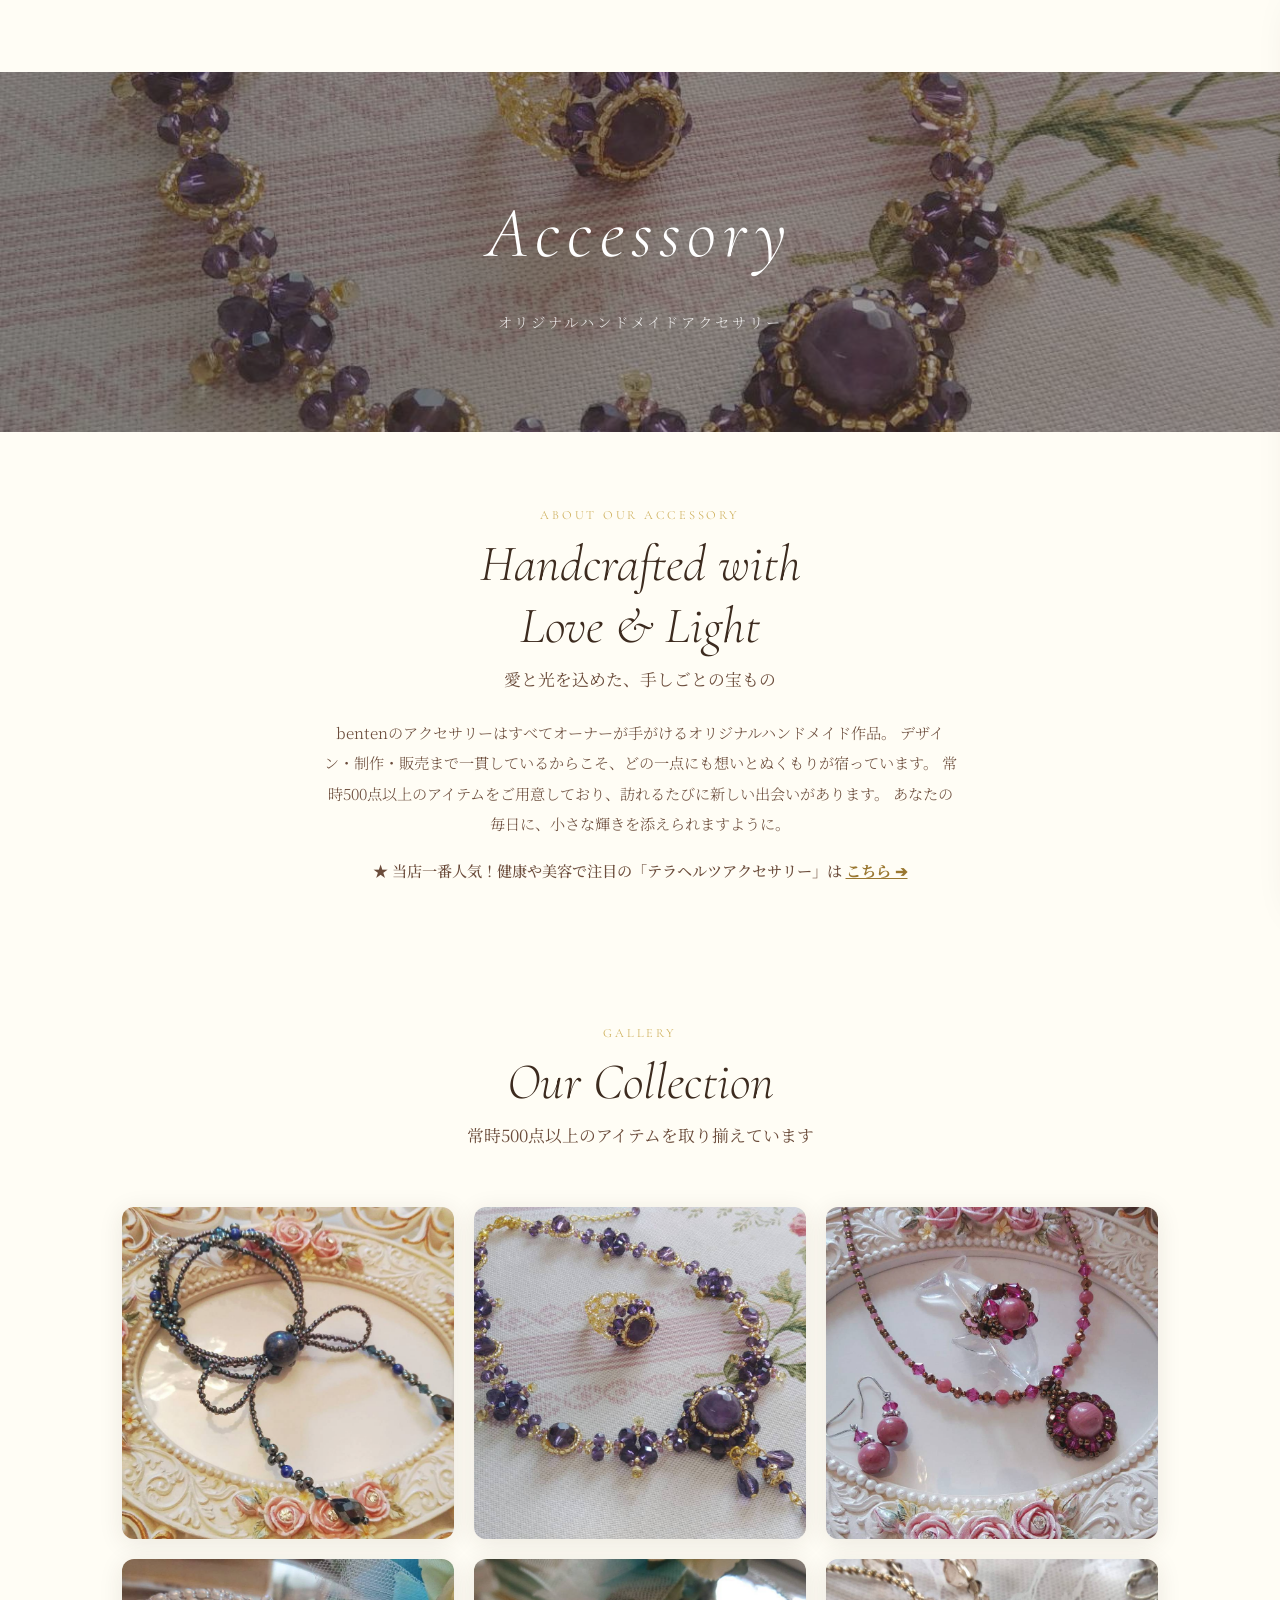
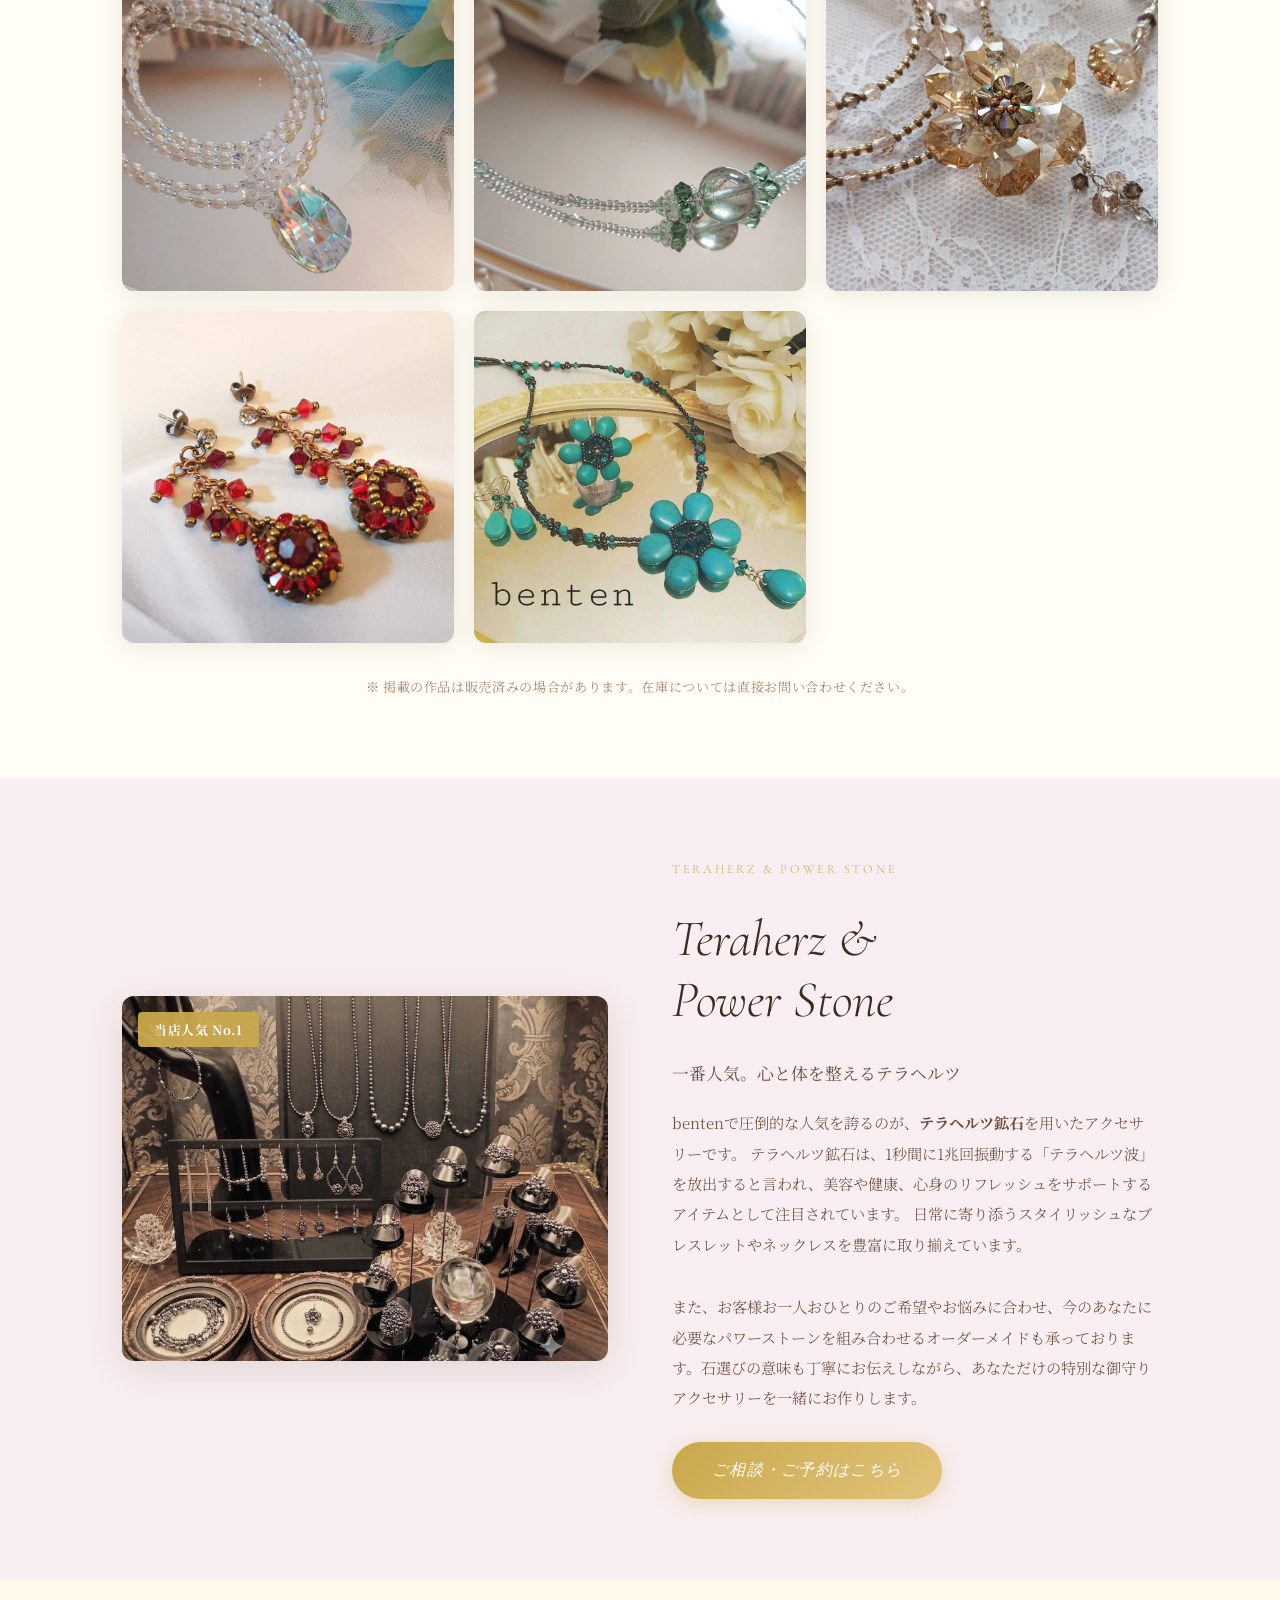
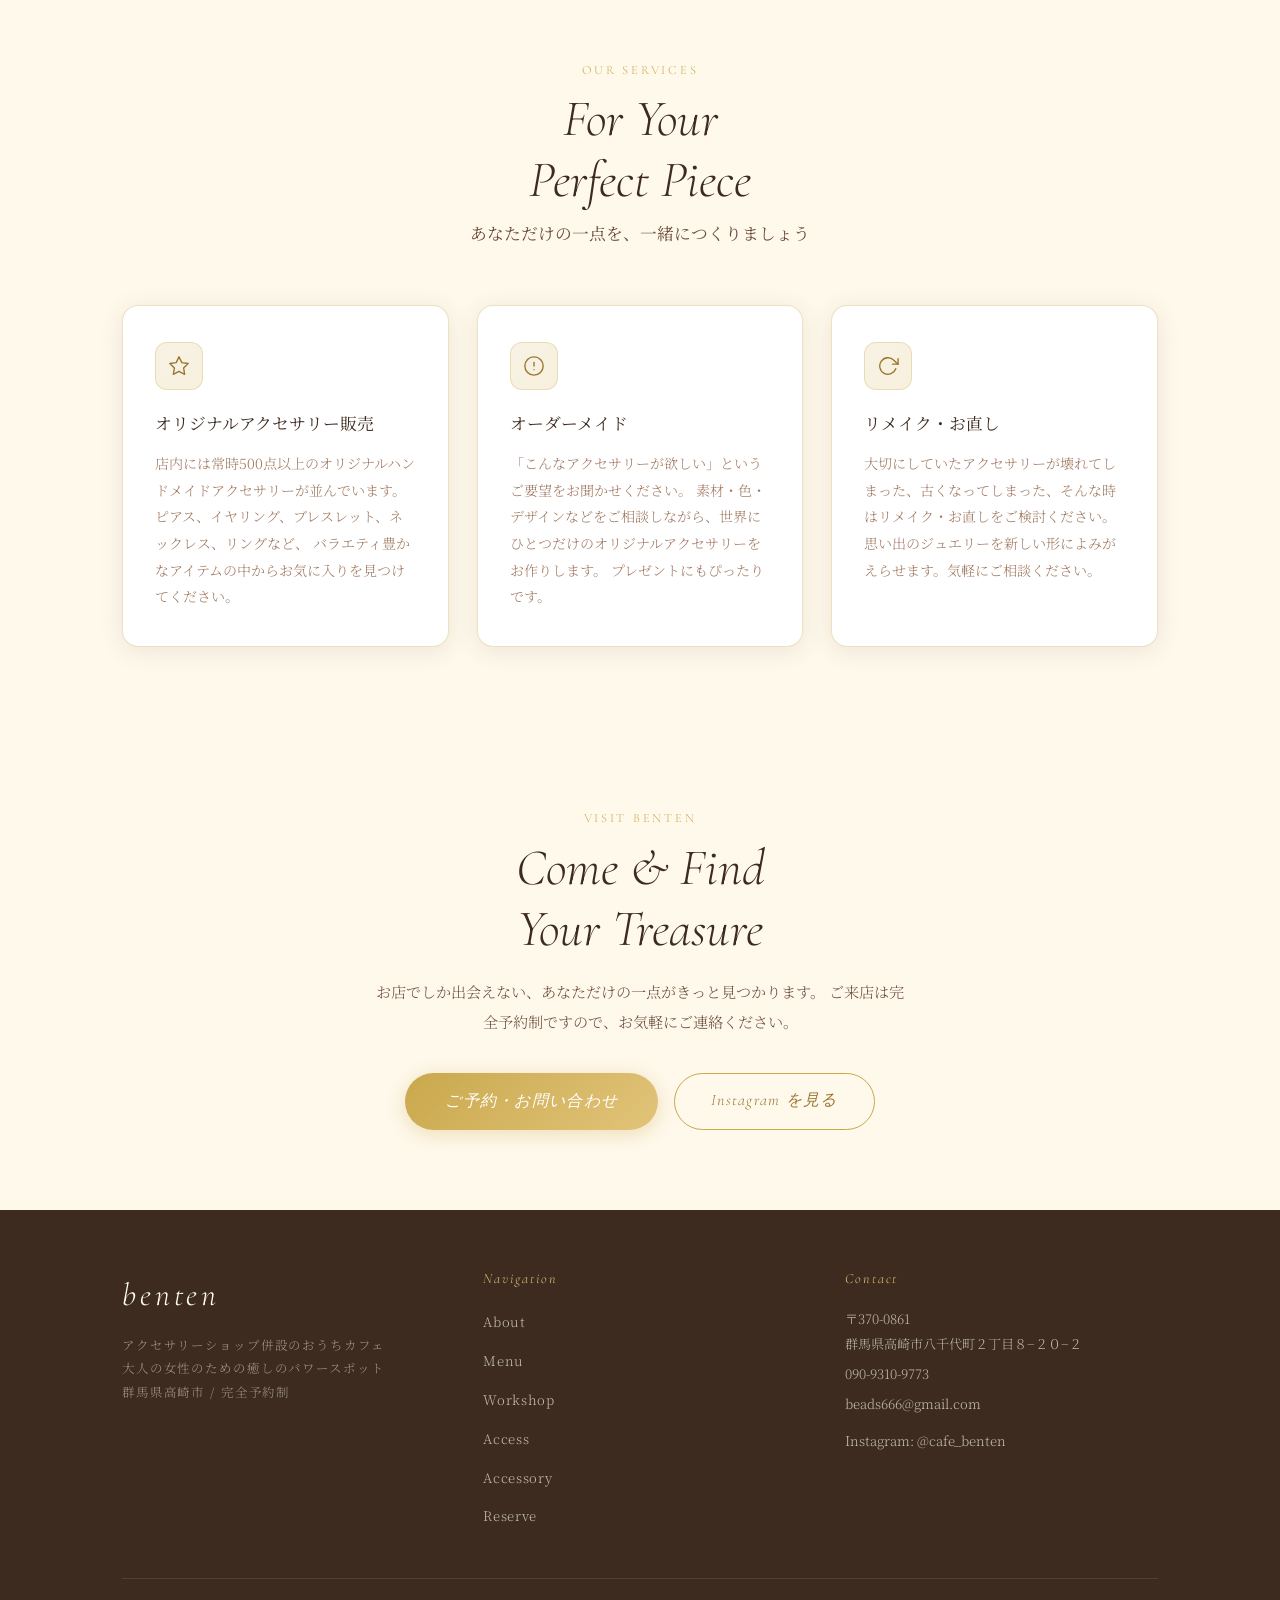
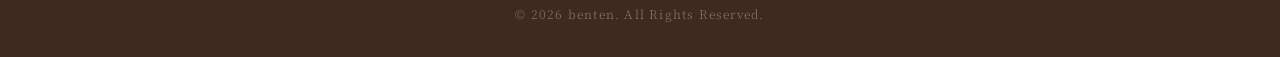
==== commit 37bf200a: "ヘッダースクロール対応、ワークショップ画像・テキストの更新、ブレスレット画像の追加、テラヘルツ動線強化" ====
--- a/accessory.html
+++ b/accessory.html
@@ -106,6 +106,9 @@
           常時500点以上のアイテムをご用意しており、訪れるたびに新しい出会いがあります。
           あなたの毎日に、小さな輝きを添えられますように。
         </p>
+        <p class="section-text" style="margin-top: 16px; font-weight: 500;">
+          ★ 当店一番人気！健康や美容で注目の「テラヘルツアクセサリー」は<a href="#powerstone" style="color: var(--gold-dark); text-decoration: underline; font-weight: bold; margin-left: 4px;">こちら ➔</a>
+        </p>
       </div>
     </div>
   </section>
@@ -157,6 +160,40 @@
       </div>
 
       <p class="menu__note" style="margin-top: 32px;">※ 掲載の作品は販売済みの場合があります。在庫については直接お問い合わせください。</p>
+    </div>
+  </section>
+
+  <!-- ============================================================
+       POWER STONE
+  ============================================================ -->
+  <section class="powerstone" id="powerstone">
+    <div class="container">
+      <div class="powerstone__inner">
+
+        <div class="powerstone__image reveal" style="position: relative;">
+          <img src="img/テラヘルツアクセサリー.jpg" alt="パワーストーン・テラヘルツアクセサリー" loading="lazy" />
+          <span style="position: absolute; top: 16px; left: 16px; background: rgba(201,168,76,0.95); color: var(--white); font-size: 0.8rem; font-weight: bold; padding: 6px 16px; border-radius: 4px; box-shadow: 0 4px 10px rgba(0,0,0,0.15); letter-spacing: 0.05em; z-index: 10;">当店人気 No.1</span>
+        </div>
+
+        <div class="powerstone__text reveal reveal-delay-2">
+          <span class="section-label">Teraherz &amp; Power Stone</span>
+          <h2 class="section-title">Teraherz &amp;<br><em>Power Stone</em></h2>
+          <p class="section-subtitle">一番人気。心と体を整えるテラヘルツ</p>
+
+          <p class="section-text">
+            bentenで圧倒的な人気を誇るのが、<strong>テラヘルツ鉱石</strong>を用いたアクセサリーです。
+            テラヘルツ鉱石は、1秒間に1兆回振動する「テラヘルツ波」を放出すると言われ、美容や健康、心身のリフレッシュをサポートするアイテムとして注目されています。
+            日常に寄り添うスタイリッシュなブレスレットやネックレスを豊富に取り揃えています。
+          </p>
+
+          <p class="section-text" style="margin-top: 12px;">
+            また、お客様お一人おひとりのご希望やお悩みに合わせ、今のあなたに必要なパワーストーンを組み合わせるオーダーメイドも承っております。石選びの意味も丁寧にお伝えしながら、あなただけの特別な御守りアクセサリーを一緒にお作りします。
+          </p>
+
+          <a href="index.html#contact" class="btn btn--gold" style="align-self: flex-start; margin-top: 8px;">ご相談・ご予約はこちら</a>
+        </div>
+
+      </div>
     </div>
   </section>
 
@@ -182,7 +219,7 @@
           <h3 class="service-card__title">オリジナルアクセサリー販売</h3>
           <p class="service-card__desc">
             店内には常時500点以上のオリジナルハンドメイドアクセサリーが並んでいます。
-            ピアス、イヤリング、ブレスレット、ネックレス、ブローチなど、
+            ピアス、イヤリング、ブレスレット、ネックレス、リングなど、
             バラエティ豊かなアイテムの中からお気に入りを見つけてください。
           </p>
         </div>
@@ -220,42 +257,6 @@
       </div>
     </div>
   </section>
-
-  <!-- ============================================================
-       POWER STONE
-  ============================================================ -->
-  <section class="powerstone" id="powerstone">
-    <div class="container">
-      <div class="powerstone__inner">
-
-        <div class="powerstone__image reveal">
-          <img src="img/テラヘルツアクセサリー.jpg" alt="パワーストーン・テラヘルツアクセサリー" loading="lazy" />
-        </div>
-
-        <div class="powerstone__text reveal reveal-delay-2">
-          <span class="section-label">Power Stone</span>
-          <h2 class="section-title">Your Guardian<br><em>Accessory</em></h2>
-          <p class="section-subtitle">あなたを守る、特別なひとつ</p>
-
-          <p class="section-text">
-            パワーストーンはそれぞれ固有のエネルギーを持ち、
-            身につける人を守り、導く力があると言われています。
-            bentenでは、お客様お一人おひとりの状況やご希望をお聞きし、
-            今のあなたに必要な石を丁寧に選びます。
-          </p>
-
-          <p class="section-text" style="margin-top: 12px;">
-            オーダーから完成まで、石選びの理由やその意味もお伝えしながら、
-            一緒に大切な御守りアクセサリーを作り上げていきます。
-          </p>
-
-          <a href="index.html#contact" class="btn btn--gold" style="align-self: flex-start; margin-top: 8px;">ご相談・ご予約はこちら</a>
-        </div>
-
-      </div>
-    </div>
-  </section>
-
   <!-- ============================================================
        CTA BANNER
   ============================================================ -->
--- a/css/style.css
+++ b/css/style.css
@@ -200,7 +200,7 @@
 ============================================================ */
 .site-header {
   position: fixed;
-  top: 0;
+  top: -80px;
   left: 0;
   right: 0;
   z-index: 1000;
@@ -213,10 +213,11 @@
   backdrop-filter: blur(12px);
   -webkit-backdrop-filter: blur(12px);
   border-bottom: var(--border-gold);
-  transition: background var(--transition), box-shadow var(--transition);
+  transition: top 0.4s ease, background var(--transition), box-shadow var(--transition);
 }
 
 .site-header.scrolled {
+  top: 0;
   background: rgba(255,253,245,0.97);
   box-shadow: var(--shadow-soft);
 }
